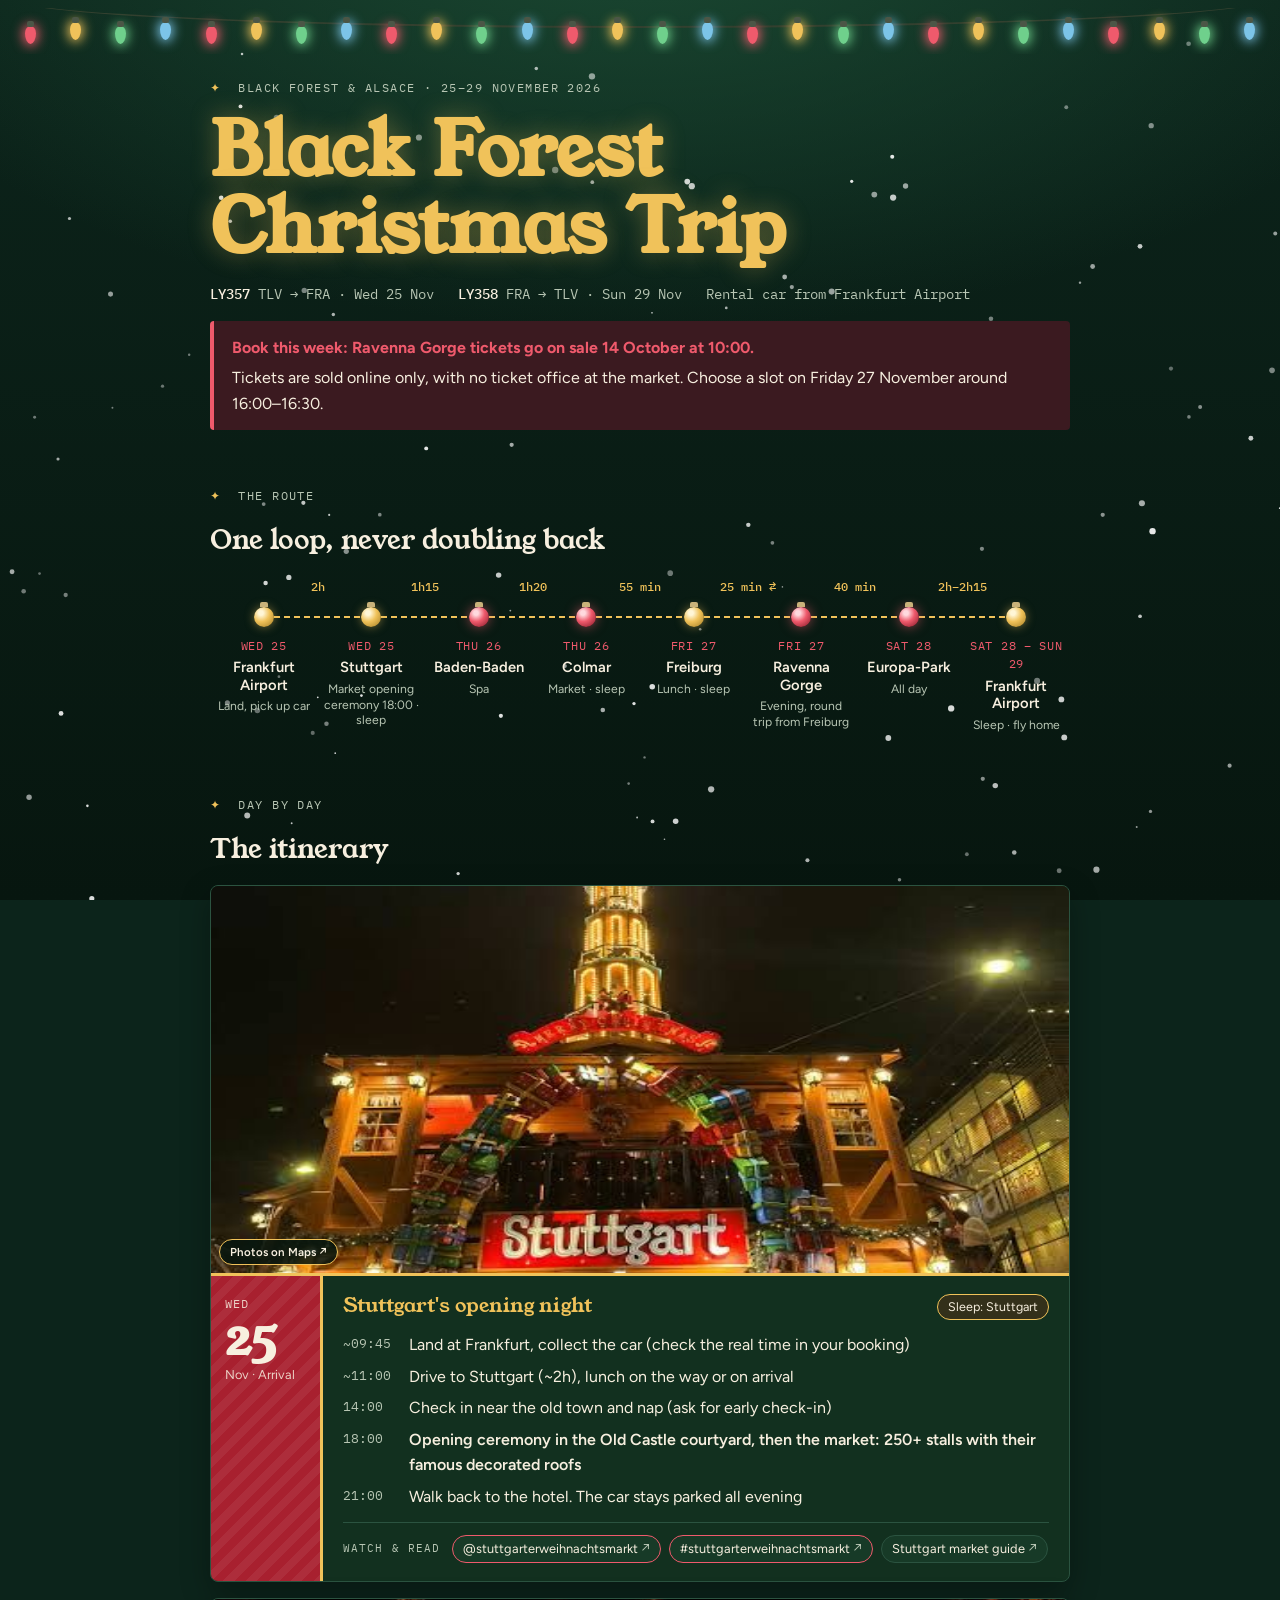
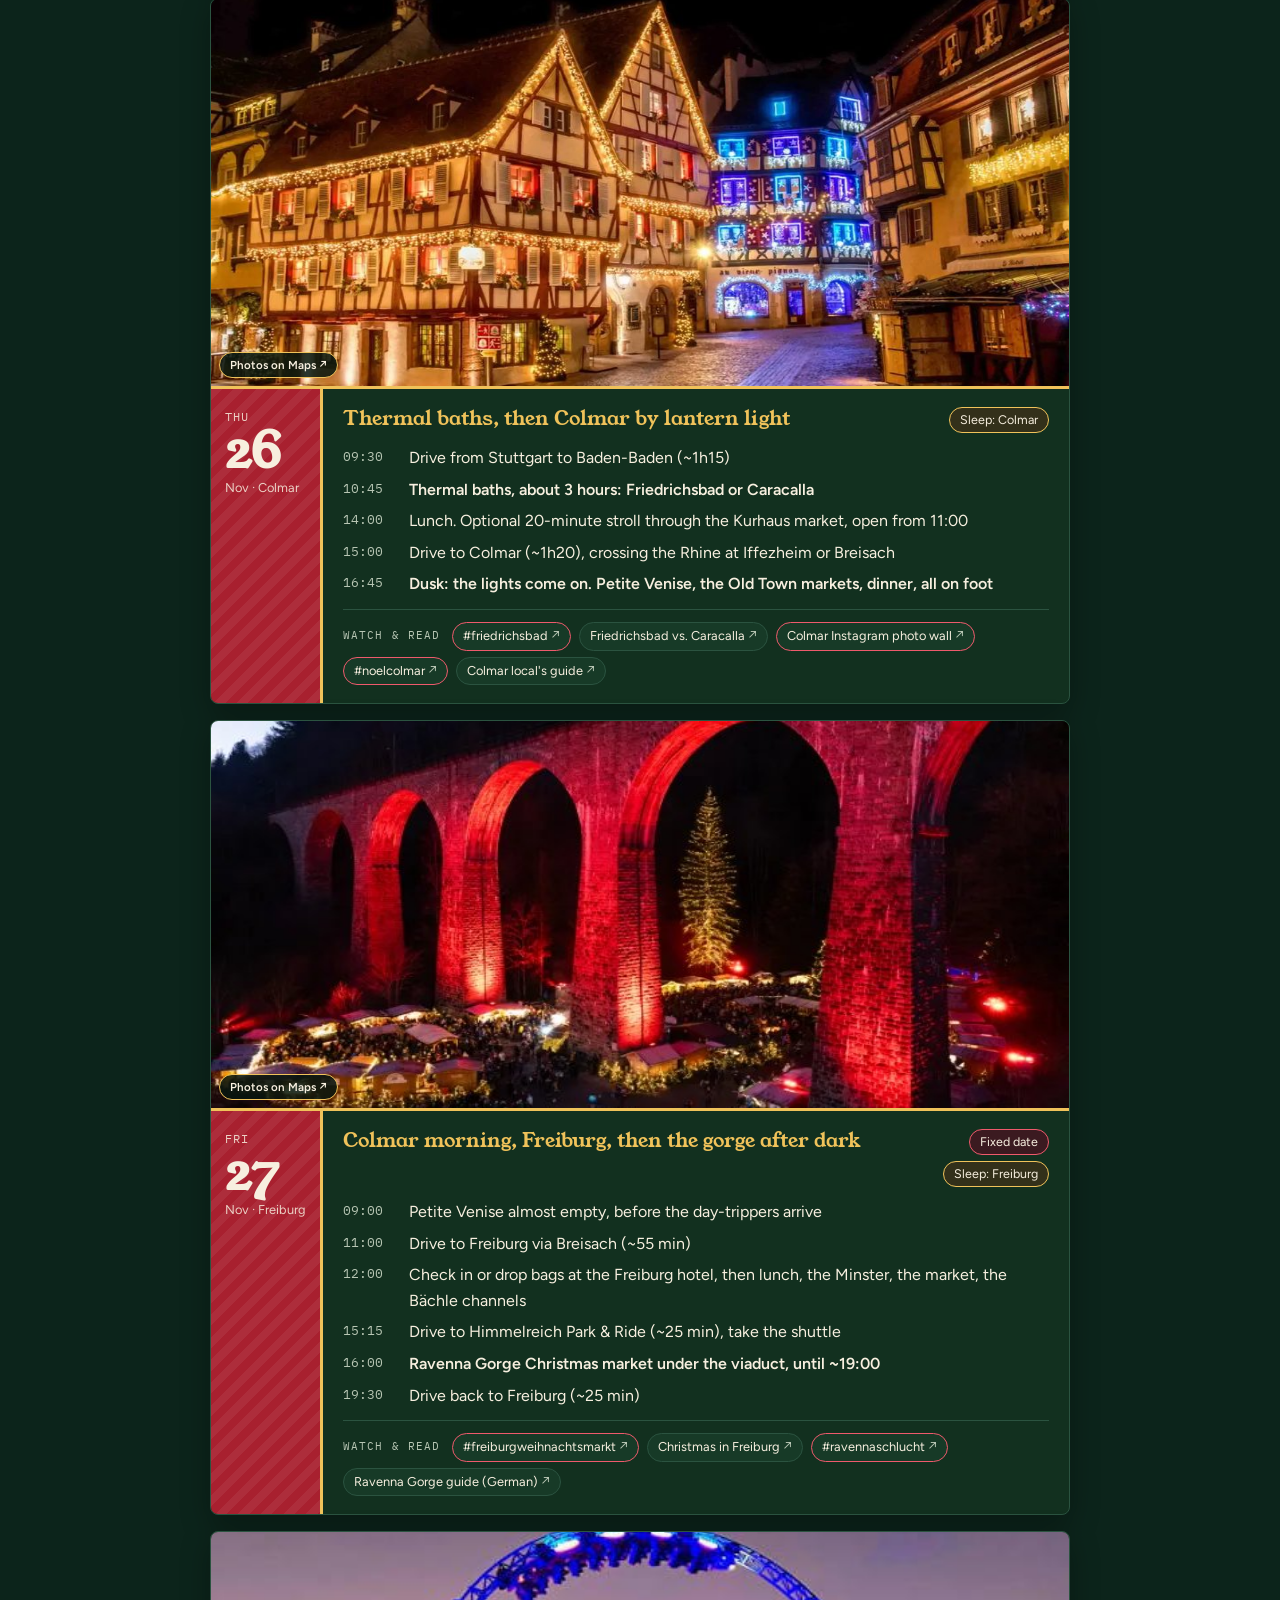
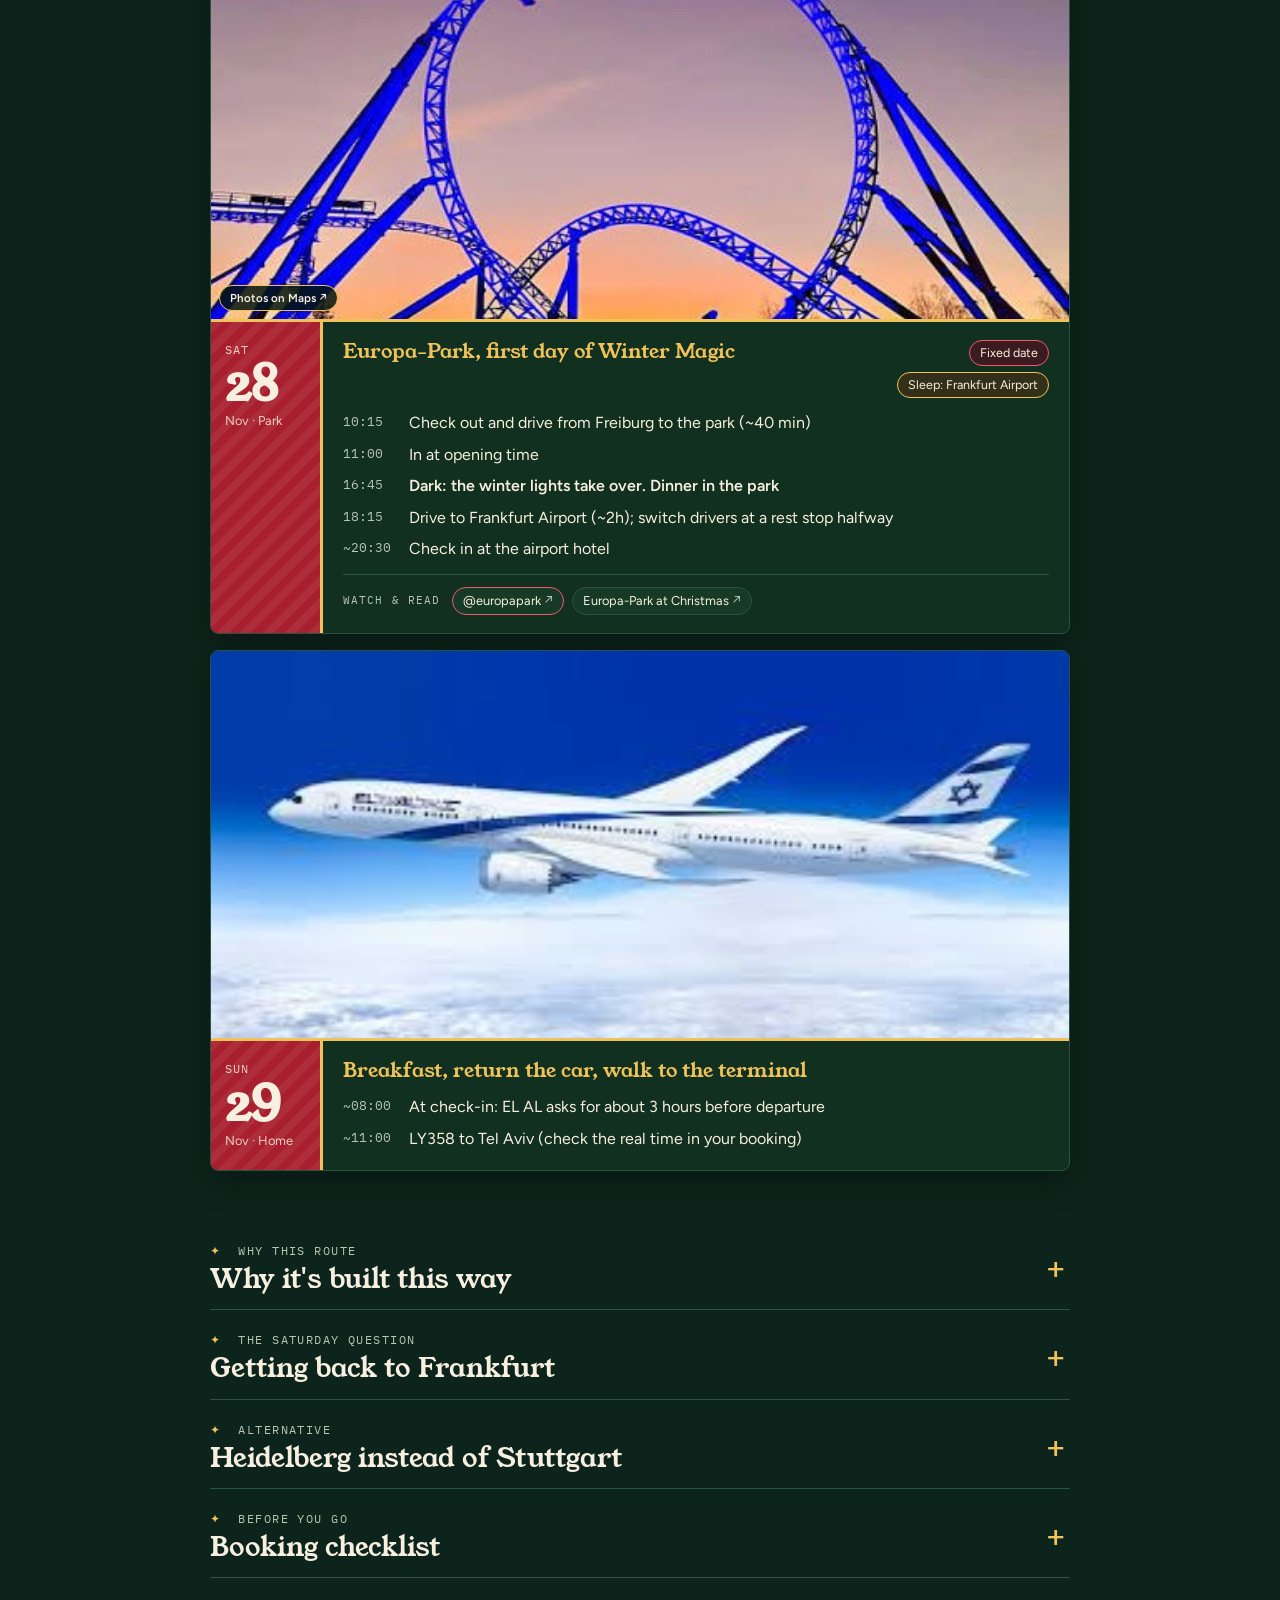
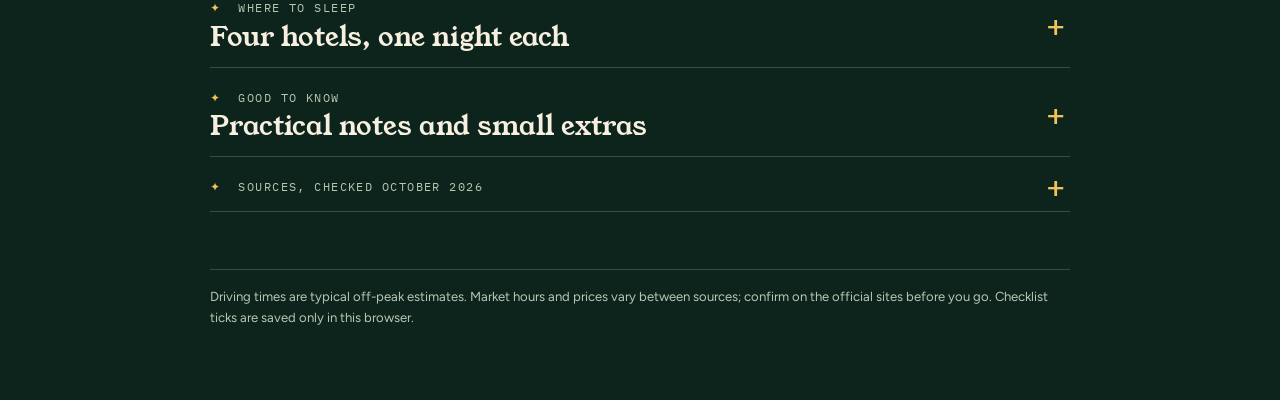
==== trip/black-forest-christmas-trip.html @ 3d8b69fa "Add Black Forest Christmas trip page Self-contained page for the 25-29 November 2026 trip: route, da" ====
<!doctype html>
<html lang="en">
<head>
<meta charset="utf-8">
<meta name="viewport" content="width=device-width, initial-scale=1, viewport-fit=cover">
<title>Black Forest Christmas Trip</title>
<link rel="preconnect" href="https://fonts.googleapis.com">
<link rel="preconnect" href="https://fonts.gstatic.com" crossorigin>
<link rel="stylesheet" href="https://fonts.googleapis.com/css2?family=Mountains+of+Christmas:wght@700&family=Young+Serif&family=Figtree:wght@400;500;600;700&family=IBM+Plex+Mono:wght@400;500&display=swap">
<style>
/* Layout: one narrow reading column under a string of fairy lights; snow falls behind.
   Deliberately single-theme: a Black Forest night in pine, cranberry and candle gold. */
:root {
  --bg: #0c241b;          /* pine at night */
  --bg-deep: #07160f;
  --surface: #12301f;
  --surface-2: #173a27;
  --ink: #f7efdf;         /* candlelit snow */
  --muted: #b8c6b4;
  --line: #2b5340;
  --accent: #ef5a6c;      /* cranberry, readable on pine */
  --ribbon: #a8202f;      /* ribbon red for fills */
  --accent-soft: #3b1a20;
  --glow: #f0c25a;        /* candle gold */
  --glow-soft: #33301a;
  --bar: #f0c25a;
  --bulb-blue: #7cc4e8;
  --bulb-green: #6fd08c;
  --font-festive: "Mountains of Christmas", "Young Serif", Georgia, serif;
  --font-display: "Young Serif", Georgia, "Times New Roman", serif;
  --font-body: "Figtree", system-ui, -apple-system, "Segoe UI", sans-serif;
  --font-data: "IBM Plex Mono", ui-monospace, Menlo, Consolas, monospace;
  color-scheme: dark;
}

* { box-sizing: border-box; }
html { -webkit-text-size-adjust: 100%; text-size-adjust: 100%; }
body {
  background: var(--bg);
  background-image:
    radial-gradient(1200px 600px at 50% -10%, #1b4a33 0%, transparent 70%),
    linear-gradient(180deg, var(--bg) 0%, var(--bg-deep) 100%);
  background-attachment: fixed;
  color: var(--ink);
  font-family: var(--font-body); font-size: 16px; line-height: 1.6;
  padding-inline: 16px; padding-block: 0 64px;
  min-height: 100%;
}
#snow { position: fixed; inset: 0; width: 100%; height: 100%; pointer-events: none; z-index: 0; }
.wrap { --gap: 56px; max-width: 860px; margin-inline: auto; display: grid; gap: var(--gap); position: relative; z-index: 1; }

/* Fairy lights */
.lights { position: relative; z-index: 1; margin-inline: -16px; height: 46px; overflow: hidden; display: flex; justify-content: space-around; }
.lights::before {
  content: ""; position: absolute; left: 0; right: 0; top: -10px; height: 28px;
  border-bottom: 2px solid #33402f; border-radius: 0 0 50% 50% / 0 0 100% 100%;
}
.lights i {
  position: relative; top: 14px; width: 11px; height: 18px; border-radius: 50% 50% 50% 50% / 40% 40% 60% 60%;
  background: var(--accent); box-shadow: 0 0 12px 2px var(--accent);
}
.lights i::before { content: ""; position: absolute; top: -5px; left: 2px; width: 7px; height: 6px; background: #4b5646; border-radius: 2px; }
.lights i:nth-child(4n+2) { background: var(--glow); box-shadow: 0 0 12px 2px var(--glow); }
.lights i:nth-child(4n+3) { background: var(--bulb-green); box-shadow: 0 0 12px 2px var(--bulb-green); }
.lights i:nth-child(4n+4) { background: var(--bulb-blue); box-shadow: 0 0 12px 2px var(--bulb-blue); }
.lights i:nth-child(odd) { top: 18px; }
@media (prefers-reduced-motion: no-preference) {
  .lights i { animation: twinkle 2.4s ease-in-out infinite; }
  .lights i:nth-child(3n) { animation-delay: .8s; }
  .lights i:nth-child(3n+1) { animation-delay: 1.6s; }
}
@keyframes twinkle { 50% { opacity: .45; box-shadow: none; } }
h1, h2, h3 { font-family: var(--font-display); font-weight: 400; line-height: 1.15; text-wrap: balance; margin: 0; }
h1 {
  font-family: var(--font-festive); font-weight: 700; color: var(--glow);
  font-size: clamp(2.6rem, 9vw, 4.6rem); line-height: 1.05;
  text-shadow: 0 0 24px rgba(240, 194, 90, .35);
}
.eyebrow::before { content: "\2726\00a0\00a0"; color: var(--glow); }
h2 { font-size: 1.7rem; }
h3 { font-size: 1.25rem; }
p { margin: 0; max-width: 65ch; }
a { color: var(--accent); text-underline-offset: 3px; }
a:focus-visible, button:focus-visible, input:focus-visible { outline: 2px solid var(--glow); outline-offset: 2px; }
.eyebrow { font-family: var(--font-data); font-size: .75rem; letter-spacing: .12em; text-transform: uppercase; color: var(--muted); }
.mono { font-family: var(--font-data); font-variant-numeric: tabular-nums; }
section { display: grid; gap: 20px; }

/* Header */
header { display: grid; gap: 16px; }
.flights { display: flex; flex-wrap: wrap; gap: 8px 24px; font-family: var(--font-data); font-size: .85rem; color: var(--muted); }
.flights b { color: var(--ink); font-weight: 500; }

.alert {
  background: var(--accent-soft); border-left: 4px solid var(--accent);
  padding: 14px 18px; border-radius: 4px; display: grid; gap: 4px;
}
.alert strong { color: var(--accent); }

/* Route ribbon */
.route { overflow-x: auto; padding-bottom: 6px; }
.route ol { list-style: none; margin: 0; padding: 0; display: flex; align-items: flex-start; min-width: 720px; }
.route li { flex: 1; display: grid; justify-items: center; text-align: center; gap: 4px; position: relative; padding-top: 30px; padding-inline: 4px; }
.route li + li::before {
  content: ""; position: absolute; top: 39px; right: 50%; width: 100%; height: 2px;
  background: repeating-linear-gradient(90deg, var(--bar) 0 6px, transparent 6px 10px);
}
.route .dot {
  width: 20px; height: 20px; border-radius: 50%; position: relative; z-index: 1;
  background: radial-gradient(circle at 35% 30%, #fff6d6 0 12%, var(--glow) 45%, #a07a22 100%);
  box-shadow: 0 0 10px rgba(240, 194, 90, .5);
}
.route .dot::before { content: ""; position: absolute; top: -5px; left: 6px; width: 8px; height: 5px; background: #c9b27a; border-radius: 2px 2px 0 0; }
.route .must .dot {
  background: radial-gradient(circle at 35% 30%, #ffd9de 0 12%, var(--accent) 45%, #7d1422 100%);
  box-shadow: 0 0 12px rgba(239, 90, 108, .6);
}
.route .dot { margin-bottom: 6px; }
.route .name { font-weight: 600; font-size: .92rem; line-height: 1.2; }
.route .when { font-family: var(--font-data); font-size: .72rem; letter-spacing: .06em; text-transform: uppercase; color: var(--accent); }
.route .leg {
  position: absolute; top: 0; left: 0; transform: translateX(-50%);
  font-family: var(--font-data); font-size: .76rem; font-weight: 500; color: var(--glow);
  white-space: nowrap; font-variant-numeric: tabular-nums;
}
.route .sub { font-size: .76rem; color: var(--muted); line-height: 1.3; }


/* Day cards */
.days { display: grid; gap: 16px; }
.day {
  background: var(--surface); border: 1px solid var(--line); border-radius: 8px;
  display: grid; grid-template-columns: 112px 1fr; overflow: hidden;
  box-shadow: 0 10px 30px rgba(0, 0, 0, .3);
}
.day .date {
  padding: 18px 14px; position: relative;
  background: var(--ribbon);
  background-image: repeating-linear-gradient(135deg, rgba(255,255,255,.06) 0 8px, transparent 8px 16px);
  border-right: 3px solid var(--glow);
  display: grid; align-content: start; gap: 2px; color: var(--ink);
}
.day .dow { font-family: var(--font-data); font-size: .75rem; letter-spacing: .1em; text-transform: uppercase; color: var(--ink); opacity: .85; }
.day .dnum { font-family: var(--font-festive); font-weight: 700; font-size: 3rem; line-height: 1; color: var(--ink); }
.day .mon { font-size: .8rem; color: var(--ink); opacity: .85; }
.day h3 { color: var(--glow); }
.day { grid-template-columns: 112px minmax(0, 1fr); }
.day .date, .day .body { grid-row: 2; }
.art { grid-column: 1 / -1; grid-row: 1; margin: 0; border-bottom: 3px solid var(--glow); aspect-ratio: 2.2 / 1; background: #081428; position: relative; overflow: hidden; }
.art svg { display: block; width: 100%; height: 100%; }
.art img {
  position: absolute; left: 50%; top: var(--fy, 50%); display: block;
  width: 100%; height: auto; min-height: 100%; object-fit: fill;
  aspect-ratio: calc(var(--a) * var(--s, 1.2));
  transform: translate(-50%, calc(var(--fy, 50%) * -1));
}
.art-cta { z-index: 2; }
.art-link { position: relative; display: block; height: 100%; color: inherit; text-decoration: none; }
.art-cta {
  position: absolute; left: 8px; bottom: 8px; white-space: nowrap;
  font-size: .72rem; font-weight: 600; padding: 3px 10px; border-radius: 999px;
  background: rgba(7, 22, 15, .85); color: var(--ink); border: 1px solid var(--glow);
}
.art-link:hover .art-cta, .art-link:focus-visible .art-cta { background: var(--glow); color: var(--bg-deep); }
.art-link:focus-visible { outline: 2px solid var(--glow); outline-offset: -4px; }
@media (max-width: 899px) { .day { grid-template-columns: 96px minmax(0, 1fr); } }
.day .body { padding: 18px 20px; display: grid; grid-template-columns: minmax(0, 1fr) auto; gap: 12px 16px; align-items: start; min-width: 0; }
.day .body { align-content: start; }
details.fold > summary {
  list-style: none; cursor: pointer; display: block; -webkit-tap-highlight-color: transparent;
  padding: 14px 40px 14px 0; border-bottom: 1px solid var(--line); position: relative;
}
details.fold > summary::-webkit-details-marker { display: none; }
details.fold > summary::after {
  content: "+"; position: absolute; right: 6px; top: 50%; transform: translateY(-50%);
  font-family: var(--font-display); font-size: 1.8rem; line-height: 1; color: var(--glow);
}
details.fold[open] > summary::after { content: "\2013"; }
details.fold > summary h2 { margin-top: 4px; }
@media (hover: hover) { details.fold > summary:hover h2, details.fold > summary:hover .eyebrow { color: var(--glow); } }
details.fold > summary:focus-visible { outline: 2px solid var(--glow); outline-offset: 4px; }
.fold-body { display: grid; gap: 20px; padding-top: 20px; }
section:has(> details.fold) { gap: 0; }
section:has(> details.fold) + section:has(> details.fold) { margin-top: calc(6px - var(--gap)); }
.day .body > h3 { grid-column: 1; grid-row: 1; }
.day .body > ul { grid-column: 1 / -1; grid-row: 2; }
.day ul { margin: 0; padding-left: 0; list-style: none; display: grid; gap: 6px; }
.day li { display: grid; grid-template-columns: 56px 1fr; gap: 10px; }
.day li .t { font-family: var(--font-data); font-size: .8rem; color: var(--muted); padding-top: 2px; font-variant-numeric: tabular-nums; }
.day li.hl span:last-child { font-weight: 600; }
.meta { grid-column: 2; grid-row: 1; display: flex; flex-direction: column; align-items: flex-end; gap: 6px; font-size: .85rem; }
.pill { font-size: .78rem; padding: 2px 10px; border-radius: 999px; background: var(--glow-soft); color: var(--ink); border: 1px solid var(--glow); white-space: nowrap; }
.links { grid-column: 1 / -1; grid-row: 3; display: flex; flex-wrap: wrap; align-items: center; gap: 6px 8px; border-top: 1px solid var(--line); padding-top: 12px; }
.links-h { font-family: var(--font-data); font-size: .7rem; letter-spacing: .1em; text-transform: uppercase; color: var(--muted); margin-right: 4px; }
.lk { font-size: .8rem; padding: 3px 10px; border-radius: 999px; border: 1px solid var(--line); color: var(--ink); text-decoration: none; background: var(--surface-2); }
.lk.ig { border-color: var(--accent); }
.lk::after { content: " \2197"; color: var(--muted); }
.lk:hover, .lk:focus-visible { border-color: var(--glow); color: var(--glow); }
.pill.fixed { background: var(--accent-soft); border-color: var(--accent); }

/* Prose blocks */
.reasons { display: grid; gap: 14px; counter-reset: r; padding: 0; margin: 0; list-style: none; }
.reasons li { display: grid; grid-template-columns: 32px 1fr; gap: 8px; }
.reasons li::before { counter-increment: r; content: counter(r); font-family: var(--font-display); color: var(--accent); font-size: 1.3rem; line-height: 1.3; }
.reasons b { font-weight: 600; }

.options { display: grid; grid-template-columns: repeat(auto-fit, minmax(230px, 1fr)); gap: 12px; }
.opt { border: 1px solid var(--line); border-radius: 8px; padding: 16px; display: grid; gap: 8px; align-content: start; background: var(--surface); }
.opt.pick { border: 2px solid var(--bar); }
.opt h3 { font-size: 1.05rem; font-family: var(--font-body); font-weight: 600; }
.opt p { font-size: .92rem; color: var(--muted); }

table { border-collapse: collapse; width: 100%; font-size: .93rem; }
.tablebox { overflow-x: auto; }
th, td { text-align: left; padding: 10px 12px; border-bottom: 1px solid var(--line); vertical-align: top; }
th { font-family: var(--font-data); font-size: .72rem; letter-spacing: .1em; text-transform: uppercase; color: var(--muted); font-weight: 500; }
.compare { display: grid; grid-template-columns: repeat(auto-fit, minmax(240px, 1fr)); gap: 12px; }
.compare div { padding: 14px 16px; border-radius: 6px; background: var(--surface); border: 1px solid var(--line); }
.compare .gain { border-left: 4px solid var(--bar); }
.compare .lose { border-left: 4px solid var(--accent); }

/* Checklist */
.checks { display: grid; gap: 8px; }
.check { display: grid; grid-template-columns: 24px 1fr; gap: 12px; padding: 12px 14px; background: var(--surface); border: 1px solid var(--line); border-radius: 6px; cursor: pointer; }
.check input { width: 18px; height: 18px; margin-top: 3px; accent-color: var(--bar); }
.check .ct { font-weight: 600; }
.check .cd { font-size: .9rem; color: var(--muted); }
.check.urgent { border-color: var(--accent); }
.check:has(input:checked) .ct { text-decoration: line-through; color: var(--muted); }
.progress { font-family: var(--font-data); font-size: .85rem; color: var(--muted); }

.stays { display: grid; grid-template-columns: repeat(auto-fit, minmax(220px, 1fr)); gap: 12px; }
.stay { padding: 16px; border-top: 3px solid var(--glow); background: var(--surface); border-radius: 0 0 6px 6px; display: grid; gap: 6px; align-content: start; }
.stay .nights { font-family: var(--font-data); font-size: .78rem; color: var(--muted); }
.stay p { font-size: .92rem; }

.notes { display: grid; grid-template-columns: repeat(auto-fit, minmax(240px, 1fr)); gap: 20px 28px; }
.notes div { display: grid; gap: 4px; }
.notes h3 { font-family: var(--font-body); font-weight: 600; font-size: 1rem; }
.notes p { font-size: .93rem; color: var(--muted); }

.sources { font-size: .85rem; color: var(--muted); display: grid; gap: 8px; }
.sources ul { margin: 0; padding-left: 18px; columns: 2 260px; }
footer { font-size: .82rem; color: var(--muted); border-top: 1px solid var(--line); padding-top: 16px; }

/* Phones and small tablets: the route turns into a vertical timeline */
@media (max-width: 760px) {
  .wrap { --gap: 40px; }
  h2 { font-size: 1.45rem; }
  .route { overflow: visible; padding-bottom: 0; }
  .route ol { display: block; min-width: 0; }
  .route li {
    display: grid; grid-template-columns: 20px minmax(0, 1fr); column-gap: 14px; row-gap: 2px;
    justify-items: start; text-align: left; padding: 0 0 4px;
  }
  .route li::before, .route li + li::before {
    content: ""; position: absolute; left: 9px; right: auto; top: 0; bottom: 0; width: 2px; height: auto;
    background: repeating-linear-gradient(180deg, var(--bar) 0 6px, transparent 6px 10px);
  }
  .route li:first-child::before { top: 12px; }
  .route li:last-child::before { bottom: auto; height: 46px; }
  .route .leg {
    position: static; transform: none; grid-column: 2; grid-row: 1;
    height: 34px; display: flex; align-items: center; font-size: .82rem;
  }
  .route .leg::before { content: "Drive\00a0"; color: var(--muted); font-family: var(--font-body); font-weight: 400; }
  .route .dot { grid-column: 1; grid-row: 2; align-self: center; margin: 0; }
  .route .when { grid-column: 2; grid-row: 2; align-self: center; }
  .route .name { grid-column: 2; grid-row: 3; font-size: 1rem; }
  .route .sub { grid-column: 2; grid-row: 4; font-size: .85rem; }
}

/* Phones: each day card stacks picture, date ribbon, then the schedule */
@media (max-width: 700px) {
  .day { grid-template-columns: minmax(0, 1fr); position: relative; }
  .art { aspect-ratio: 16 / 10; border-bottom: 0; }
  .day .body { grid-row: 3; }
  .day .date {
    border-right: 0; border-bottom: 3px solid var(--glow);
    grid-auto-flow: column; justify-content: start; align-items: baseline; gap: 10px; padding: 10px 16px;
  }
  .day .dnum { font-size: 1.9rem; }
  .day .body { padding: 16px; grid-template-columns: minmax(0, 1fr); }
  .day h3 { font-size: 1.2rem; }
  .meta {
    position: absolute; top: 10px; right: 10px; z-index: 2; max-width: calc(100% - 20px);
    flex-direction: row; flex-wrap: wrap; justify-content: flex-end;
  }
  .meta .pill { box-shadow: 0 2px 10px rgba(0, 0, 0, .55); }
}

/* Small phones: the alternative-plan table becomes stacked rows */
@media (max-width: 560px) {
  .tablebox table, .tablebox tbody { display: block; }
  .tablebox thead { display: none; }
  .tablebox tr {
    display: grid; grid-template-columns: 64px minmax(0, 1fr); column-gap: 8px;
    padding: 10px 0; border-bottom: 1px solid var(--line);
  }
  .tablebox td { border: 0; padding: 0; }
  .tablebox td:nth-child(2) { grid-column: 2; }
  .tablebox td:nth-child(3) { grid-column: 2; color: var(--muted); font-size: .88rem; padding-top: 4px; }
  .tablebox td:nth-child(3)::before { content: "Sleep: "; }
}
@media (prefers-reduced-motion: no-preference) {
  .check { transition: border-color .15s; }
}
</style>

</head>
<body>
<canvas id="snow" aria-hidden="true"></canvas>
<div class="lights" aria-hidden="true"><i></i><i></i><i></i><i></i><i></i><i></i><i></i><i></i><i></i><i></i><i></i><i></i><i></i><i></i><i></i><i></i><i></i><i></i><i></i><i></i><i></i><i></i><i></i><i></i><i></i><i></i><i></i><i></i></div>

<div class="wrap">

<header style="padding-top:24px">
  <div class="eyebrow">Black Forest &amp; Alsace · 25–29 November 2026</div>
  <h1>Black Forest Christmas Trip</h1>
  <div class="flights">
    <span><b>LY357</b> TLV → FRA · Wed 25 Nov</span>
    <span><b>LY358</b> FRA → TLV · Sun 29 Nov</span>
    <span>Rental car from Frankfurt Airport</span>
  </div>
  <div class="alert">
    <strong>Book this week: Ravenna Gorge tickets go on sale 14 October at 10:00.</strong>
    <span>Tickets are sold online only, with no ticket office at the market. Choose a slot on Friday 27 November around 16:00–16:30.</span>
  </div>
</header>

<section aria-labelledby="route-h">
  <div class="eyebrow">The route</div>
  <h2 id="route-h">One loop, never doubling back</h2>
  <div class="route">
    <ol>
      <li><span class="dot"></span><span class="when">Wed 25</span><span class="name">Frankfurt Airport</span><span class="sub">Land, pick up car</span></li>
      <li><span class="leg" aria-label="Drive 2 hours">2h</span><span class="dot"></span><span class="when">Wed 25</span><span class="name">Stuttgart</span><span class="sub">Market opening ceremony 18:00 · sleep</span></li>
      <li class="must"><span class="leg" aria-label="Drive 1 hour 15">1h15</span><span class="dot"></span><span class="when">Thu 26</span><span class="name">Baden-Baden</span><span class="sub">Spa</span></li>
      <li class="must"><span class="leg" aria-label="Drive 1 hour 20">1h20</span><span class="dot"></span><span class="when">Thu 26</span><span class="name">Colmar</span><span class="sub">Market · sleep</span></li>
      <li><span class="leg" aria-label="Drive 55 minutes">55 min</span><span class="dot"></span><span class="when">Fri 27</span><span class="name">Freiburg</span><span class="sub">Lunch · sleep</span></li>
      <li class="must"><span class="leg" aria-label="Drive 25 minutes each way">25 min ⇄</span><span class="dot"></span><span class="when">Fri 27</span><span class="name">Ravenna Gorge</span><span class="sub">Evening, round trip from Freiburg</span></li>
      <li class="must"><span class="leg" aria-label="Drive 40 minutes from Freiburg">40 min</span><span class="dot"></span><span class="when">Sat 28</span><span class="name">Europa-Park</span><span class="sub">All day</span></li>
      <li><span class="leg" aria-label="Drive 2 hours to 2 hours 15">2h–2h15</span><span class="dot"></span><span class="when">Sat 28 – Sun 29</span><span class="name">Frankfurt Airport</span><span class="sub">Sleep · fly home</span></li>
    </ol>
  </div>
</section>

<section aria-labelledby="days-h">
  <div class="eyebrow">Day by day</div>
  <h2 id="days-h">The itinerary</h2>
  <div class="days">

    <article class="day">
      <div class="date"><span class="dow">Wed</span><span class="dnum">25</span><span class="mon">Nov · Arrival</span></div>
      <div class="body">
        <h3>Stuttgart's opening night</h3>
        <ul>
          <li><span class="t">~09:45</span><span>Land at Frankfurt, collect the car (check the real time in your booking)</span></li>
          <li><span class="t">~11:00</span><span>Drive to Stuttgart (~2h), lunch on the way or on arrival</span></li>
          <li><span class="t">14:00</span><span>Check in near the old town and nap (ask for early check-in)</span></li>
          <li class="hl"><span class="t">18:00</span><span>Opening ceremony in the Old Castle courtyard, then the market: 250+ stalls with their famous decorated roofs</span></li>
          <li><span class="t">21:00</span><span>Walk back to the hotel. The car stays parked all evening</span></li>
        </ul>
        <div class="links"><span class="links-h">Watch &amp; read</span><a class="lk ig" href="https://www.instagram.com/stuttgarterweihnachtsmarkt/" target="_blank" rel="noopener">@stuttgarterweihnachtsmarkt</a><a class="lk ig" href="https://www.instagram.com/explore/tags/stuttgarterweihnachtsmarkt/" target="_blank" rel="noopener">#stuttgarterweihnachtsmarkt</a><a class="lk" href="https://thetwordtravel.com/stuttgart-christmas-market/" target="_blank" rel="noopener">Stuttgart market guide</a></div>
        <div class="meta">
          <span class="pill">Sleep: Stuttgart</span>
        </div>
      </div>
      <figure class="art"><a class="art-link" href="https://www.google.com/maps/search/?api=1&amp;query=Stuttgarter%20Weihnachtsmarkt%2C%20Stuttgart" target="_blank" rel="noopener" aria-label="See real photos of the Stuttgart Christmas market on Google Maps"><img src="[data-uri]" alt="Stuttgart Christmas market at night: a lit wooden stall with a tall Christmas pyramid and a red Stuttgart sign" width="480" height="640" decoding="async" style="--a:0.75; --s:1.35; --fy:60%"><span class="art-cta" aria-hidden="true">Photos on Maps ↗</span></a></figure>
    </article>

    <article class="day">
      <div class="date"><span class="dow">Thu</span><span class="dnum">26</span><span class="mon">Nov · Colmar</span></div>
      <div class="body">
        <h3>Thermal baths, then Colmar by lantern light</h3>
        <ul>
          <li><span class="t">09:30</span><span>Drive from Stuttgart to Baden-Baden (~1h15)</span></li>
          <li class="hl"><span class="t">10:45</span><span>Thermal baths, about 3 hours: Friedrichsbad or Caracalla</span></li>
          <li><span class="t">14:00</span><span>Lunch. Optional 20-minute stroll through the Kurhaus market, open from 11:00</span></li>
          <li><span class="t">15:00</span><span>Drive to Colmar (~1h20), crossing the Rhine at Iffezheim or Breisach</span></li>
          <li class="hl"><span class="t">16:45</span><span>Dusk: the lights come on. Petite Venise, the Old Town markets, dinner, all on foot</span></li>
        </ul>
        <div class="links"><span class="links-h">Watch &amp; read</span><a class="lk ig" href="https://www.instagram.com/explore/tags/friedrichsbad/" target="_blank" rel="noopener">#friedrichsbad</a><a class="lk" href="https://shortgirlontour.com/friedrichsbad-vs-caracalla-spa-the-best-spas-in-baden-baden/" target="_blank" rel="noopener">Friedrichsbad vs. Caracalla</a><a class="lk ig" href="https://www.noel-colmar.com/en/colmar-the-magic-of-christmas/presentation/socialwall-your-images-on-instagram-and-twitter" target="_blank" rel="noopener">Colmar Instagram photo wall</a><a class="lk ig" href="https://www.instagram.com/explore/tags/noelcolmar/" target="_blank" rel="noopener">#noelcolmar</a><a class="lk" href="https://www.my-weekend-in-alsace.com/colmar-christmas-market/" target="_blank" rel="noopener">Colmar local's guide</a></div>
        <div class="meta">
          <span class="pill">Sleep: Colmar</span>
        </div>
      </div>
      <figure class="art"><a class="art-link" href="https://www.google.com/maps/search/?api=1&amp;query=Petite%20Venise%2C%20Colmar" target="_blank" rel="noopener" aria-label="See real photos of Petite Venise in Colmar on Google Maps"><img src="[data-uri]" alt="Colmar at Christmas: half-timbered houses outlined in fairy lights on a cobbled street at night" width="960" height="640" decoding="async" style="--a:1.5; --fy:55%"><span class="art-cta" aria-hidden="true">Photos on Maps ↗</span></a></figure>
    </article>

    <article class="day">
      <div class="date"><span class="dow">Fri</span><span class="dnum">27</span><span class="mon">Nov · Freiburg</span></div>
      <div class="body">
        <h3>Colmar morning, Freiburg, then the gorge after dark</h3>
        <ul>
          <li><span class="t">09:00</span><span>Petite Venise almost empty, before the day-trippers arrive</span></li>
          <li><span class="t">11:00</span><span>Drive to Freiburg via Breisach (~55 min)</span></li>
          <li><span class="t">12:00</span><span>Check in or drop bags at the Freiburg hotel, then lunch, the Minster, the market, the Bächle channels</span></li>
          <li><span class="t">15:15</span><span>Drive to Himmelreich Park &amp; Ride (~25 min), take the shuttle</span></li>
          <li class="hl"><span class="t">16:00</span><span>Ravenna Gorge Christmas market under the viaduct, until ~19:00</span></li>
          <li><span class="t">19:30</span><span>Drive back to Freiburg (~25 min)</span></li>
        </ul>
        <div class="links"><span class="links-h">Watch &amp; read</span><a class="lk ig" href="https://www.instagram.com/explore/tags/freiburgweihnachtsmarkt/" target="_blank" rel="noopener">#freiburgweihnachtsmarkt</a><a class="lk" href="https://visit.freiburg.de/en/christmas-in-freiburg" target="_blank" rel="noopener">Christmas in Freiburg</a><a class="lk ig" href="https://www.instagram.com/explore/tags/ravennaschlucht/" target="_blank" rel="noopener">#ravennaschlucht</a><a class="lk" href="https://www.ravennaschlucht-schwarzwald.de/weihnachtsmarkt/" target="_blank" rel="noopener">Ravenna Gorge guide (German)</a></div>
        <div class="meta">
          <span class="pill fixed">Fixed date</span>
          <span class="pill">Sleep: Freiburg</span>
        </div>
      </div>
      <figure class="art"><a class="art-link" href="https://www.google.com/maps/search/?api=1&amp;query=Weihnachtsmarkt%20Ravennaschlucht%2C%20Breitnau" target="_blank" rel="noopener" aria-label="See real photos of the Ravenna Gorge Christmas market on Google Maps"><img src="[data-uri]" alt="Ravenna Gorge Christmas market at night: stalls and a tall lit tree beneath the red-lit arches of the railway viaduct" width="640" height="431" decoding="async" style="--a:1.485; --fy:65%"><span class="art-cta" aria-hidden="true">Photos on Maps ↗</span></a></figure>
    </article>

    <article class="day">
      <div class="date"><span class="dow">Sat</span><span class="dnum">28</span><span class="mon">Nov · Park</span></div>
      <div class="body">
        <h3>Europa-Park, first day of Winter Magic</h3>
        <ul>
          <li><span class="t">10:15</span><span>Check out and drive from Freiburg to the park (~40 min)</span></li>
          <li><span class="t">11:00</span><span>In at opening time</span></li>
          <li class="hl"><span class="t">16:45</span><span>Dark: the winter lights take over. Dinner in the park</span></li>
          <li><span class="t">18:15</span><span>Drive to Frankfurt Airport (~2h); switch drivers at a rest stop halfway</span></li>
          <li><span class="t">~20:30</span><span>Check in at the airport hotel</span></li>
        </ul>
        <div class="links"><span class="links-h">Watch &amp; read</span><a class="lk ig" href="https://www.instagram.com/Europapark/" target="_blank" rel="noopener">@europapark</a><a class="lk" href="https://thetwirlingtraveler.nl/europapark-during-christmas-magical/" target="_blank" rel="noopener">Europa-Park at Christmas</a></div>
        <div class="meta">
          <span class="pill fixed">Fixed date</span>
          <span class="pill">Sleep: Frankfurt Airport</span>
        </div>
      </div>
      <figure class="art"><a class="art-link" href="https://www.google.com/maps/search/?api=1&amp;query=Europa-Park%2C%20Rust" target="_blank" rel="noopener" aria-label="See real photos of Europa-Park on Google Maps"><img src="[data-uri]" alt="Europa-Park at dusk: a roller coaster loop lit in blue against an orange and purple sky" width="515" height="388" decoding="async" style="--a:1.327; --fy:35%"><span class="art-cta" aria-hidden="true">Photos on Maps ↗</span></a></figure>
    </article>

    <article class="day">
      <div class="date"><span class="dow">Sun</span><span class="dnum">29</span><span class="mon">Nov · Home</span></div>
      <div class="body">
        <h3>Breakfast, return the car, walk to the terminal</h3>
        <ul>
          <li><span class="t">~08:00</span><span>At check-in: EL AL asks for about 3 hours before departure</span></li>
          <li><span class="t">~11:00</span><span>LY358 to Tel Aviv (check the real time in your booking)</span></li>
        </ul>
      </div>
      <figure class="art"><img src="[data-uri]" alt="An EL AL plane flying above the clouds" width="285" height="177" decoding="async" style="--a:1.61; --fy:50%"></figure>
    </article>

  </div>
</section>

<section aria-labelledby="why-h">
  <details class="fold">
  <summary><div class="eyebrow">Why this route</div><h2 id="why-h">Why it's built this way</h2></summary>
  <div class="fold-body">
  <ol class="reasons">
    <li><span><b>A Christmas market every evening, and you sleep close to it.</b> Stuttgart and Colmar are walk-to-the-hotel evenings, and Ravenna is a 25-minute drive back to Freiburg, so the driver keeps the mulled wine light that night. The only drive after dark is Saturday's trip to the airport.</span></li>
    <li><span><b>Stuttgart on its opening night.</b> One of Germany's biggest and oldest markets opens on Wednesday 25 at 18:00, the evening you land. A nap in the afternoon covers the overnight flight.</span></li>
    <li><span><b>The spa on Thursday, when you're rested.</b> Baden-Baden sits on the way from Stuttgart to Colmar. Its market only opens on the 26th and is the least special of your markets, so skipping it costs little.</span></li>
    <li><span><b>Colmar twice, with no drive home.</b> Thursday night with the lights, Friday morning with Petite Venise almost empty. A weekday also means easier crowds and parking.</span></li>
    <li><span><b>Freiburg is the hub for Friday.</b> It's under an hour from Colmar via Breisach, 25 minutes from the Ravenna shuttle, and 40 minutes from Europa-Park.</span></li>
    <li><span><b>Sleeping in Freiburg on Friday</b> gives you a real city evening and more hotel choice than the park hotels. Leave around 10:15 on Saturday to be at the gates for the 11:00 opening. The 28th is the first day of the winter season and a Saturday, so it will be busy.</span></li>
  </ol>
  </div>
  </details>
</section>

<section aria-labelledby="sat-h">
  <details class="fold">
  <summary><div class="eyebrow">The Saturday question</div><h2 id="sat-h">Getting back to Frankfurt</h2></summary>
  <div class="fold-body">
  <div class="options">
    <div class="opt pick">
      <span class="pill" style="justify-self:start">Recommended</span>
      <h3>Drive to an airport hotel Saturday evening</h3>
      <p>About 2 hours, leaving around 18:00, which is early evening. Switch drivers halfway. You sleep a full night and wake up at the terminal.</p>
    </div>
    <div class="opt">
      <h3>Sleep near the park, drive Sunday morning</h3>
      <p>Avoids the Saturday evening drive, but with an 11:00 flight and EL AL's 3-hour rule you'd leave Rust at about 05:45. The roads are empty (no trucks on German Sundays), but you lose the sleep.</p>
    </div>
    <div class="opt">
      <h3>Stop halfway (Baden-Baden or Karlsruhe)</h3>
      <p>The worst of both: you still drive on Saturday night, add a hotel change, and leave at about 06:15 on Sunday.</p>
    </div>
  </div>
  </div>
  </details>
</section>

<section aria-labelledby="alt-h">
  <details class="fold">
  <summary><div class="eyebrow">Alternative</div><h2 id="alt-h">Heidelberg instead of Stuttgart</h2></summary>
  <div class="fold-body">
  <div class="tablebox">
    <table>
      <thead><tr><th>Day</th><th>Plan</th><th>Overnight</th></tr></thead>
      <tbody>
        <tr><td class="mono">Wed</td><td>Airport → Heidelberg (~1h), nap, market in the old town below the lit-up castle</td><td><b>Heidelberg</b></td></tr>
        <tr><td class="mono">Thu</td><td>Heidelberg → Baden-Baden spa (~1h) → Colmar (~1h20)</td><td>Colmar</td></tr>
        <tr><td class="mono">Fri–Sun</td><td>Same as above</td><td>Freiburg, then Frankfurt Airport</td></tr>
      </tbody>
    </table>
  </div>
  <div class="compare">
    <div class="gain"><b>You gain</b><br>About 1h15 less driving (~7h45 in total) and a first day of only one hour on the road.</div>
    <div class="lose"><b>You lose</b><br>Stuttgart's size and its opening-night ceremony. Heidelberg is smaller, though very romantic.</div>
  </div>
  <p>Keep Stuttgart if the opening night excites you. Switch to Heidelberg if you land more tired than expected.</p>
  </div>
  </details>
</section>

<section aria-labelledby="book-h">
  <details class="fold">
  <summary><div class="eyebrow">Before you go</div><h2 id="book-h">Booking checklist</h2></summary>
  <div class="fold-body">
  <p class="progress" id="progress" aria-live="polite">0 of 9 done</p>
  <div class="checks" id="checks">
    <label class="check urgent"><input type="checkbox" id="c-ravenna"><span><span class="ct">Ravenna Gorge tickets: Fri 27, slot ~16:00–16:30</span><br><span class="cd">On sale 14 Oct, 10:00. Official site only (fake tickets have been reported). Parking at the market isn't possible: use the shuttle from Himmelreich or Hinterzarten (reported free this year). Sources disagree on hours and prices, so confirm on the official page.</span></span></label>
    <label class="check"><input type="checkbox" id="c-ep-ticket"><span><span class="ct">Europa-Park dated ticket for Sat 28</span><br><span class="cd">Winter season listed from 28 Nov, open daily 11:00 until at least 19:00.</span></span></label>
    <label class="check"><input type="checkbox" id="c-frb-hotel"><span><span class="ct">Freiburg hotel for Fri 27</span><br><span class="cd">Near the old town with parking, ideally on the south or east side for a quick start toward the Höllental (B31) and the A5.</span></span></label>
    <label class="check"><input type="checkbox" id="c-stg-hotel"><span><span class="ct">Stuttgart hotel for Wed 25</span><br><span class="cd">Walking distance to Schlossplatz and the market, with parking. Ask for early check-in.</span></span></label>
    <label class="check"><input type="checkbox" id="c-colmar-hotel"><span><span class="ct">Colmar hotel for Thu 26</span><br><span class="cd">Inside or next to the Old Town, with parking or near the Lacarre or Rapp car parks.</span></span></label>
    <label class="check"><input type="checkbox" id="c-fra-hotel"><span><span class="ct">Frankfurt Airport hotel for Sat 28</span><br><span class="cd">One connected to or next to your terminal.</span></span></label>
    <label class="check"><input type="checkbox" id="c-car"><span><span class="ct">Rental car: France allowed, winter tyres</span><br><span class="cd">Snow is possible on the B31 through the Höllental valley to Ravenna.</span></span></label>
    <label class="check"><input type="checkbox" id="c-dinner"><span><span class="ct">Dinner reservation in Colmar, Thu 26</span><br><span class="cd">The popular winstubs fill up.</span></span></label>
    <label class="check"><input type="checkbox" id="c-flights"><span><span class="ct">Confirm flight times and terminal in the EL AL booking</span><br><span class="cd">Saturday's plan depends on the Sunday departure time. Also check spa hours and Friedrichsbad's mixed or single-sex day rules for Thursday.</span></span></label>
  </div>
  </div>
  </details>
</section>

<section aria-labelledby="stay-h">
  <details class="fold">
  <summary><div class="eyebrow">Where to sleep</div><h2 id="stay-h">Four hotels, one night each</h2></summary>
  <div class="fold-body">
  <p>Pack a small overnight bag and leave the big suitcases in the car, so each hotel change takes minutes.</p>
  <div class="stays">
    <div class="stay"><span class="nights">Wed 25 · 1 night</span><h3>Stuttgart</h3><p>Near Schlossplatz or the Marktplatz, so you walk to the market and back. Choose one with parking.</p></div>
    <div class="stay"><span class="nights">Thu 26 · 1 night</span><h3>Colmar</h3><p>Inside or right next to the Old Town, with parking or close to the Lacarre or Rapp car parks.</p></div>
    <div class="stay"><span class="nights">Fri 27 · 1 night</span><h3>Freiburg</h3><p>Near the old town with parking. Drop your bags at lunchtime, drive to Ravenna in the afternoon, and you're 40 minutes from Europa-Park on Saturday morning.</p></div>
    <div class="stay"><span class="nights">Sat 28 · 1 night</span><h3>Frankfurt Airport</h3><p>A hotel connected to or right next to the terminal, so on Sunday you only return the car and walk in.</p></div>
  </div>
  </div>
  </details>
</section>

<section aria-labelledby="notes-h">
  <details class="fold">
  <summary><div class="eyebrow">Good to know</div><h2 id="notes-h">Practical notes and small extras</h2></summary>
  <div class="fold-body">
  <div class="notes">
    <div><h3>Borders</h3><p>France and Germany are both in Schengen, so there's no routine passport control. Germany does spot checks, so keep passports in the car.</p></div>
    <div><h3>Parking in Colmar</h3><p>On a Thursday the central garages (Lacarre, Rapp, Mairie) should be fine. Check whether your hotel has its own parking first.</p></div>
    <div><h3>Skip Strasbourg</h3><p>It needs a French Crit'Air sticker and has the region's heaviest traffic and crowds. Colmar gives more charm for less effort.</p></div>
    <div><h3>Titisee instead of Freiburg</h3><p>If you'd rather see a lake than a city on Friday, walk by Lake Titisee and take the Ravenna shuttle from the Titisee Park &amp; Ride.</p></div>
    <div><h3>Friedrichsbad over Caracalla</h3><p>Caracalla is a very good modern spa. Friedrichsbad's 17-station Roman-Irish ritual under a 19th-century dome exists only here.</p></div>
    <div><h3>Eguisheim</h3><p>A village built in rings around a castle, 10 minutes from Colmar, with its own small market. Add an hour on the way in if you have energy.</p></div>
    <div><h3>What to eat and drink</h3><p>In Alsace: white mulled wine (vin chaud blanc), flammekueche and bredele biscuits. At the German markets: Feuerzangenbowle.</p></div>
    <div><h3>Opening nights</h3><p>Stuttgart opens on Wednesday 25 at 18:00. Baden-Baden and Ravenna open on Thursday 26, and Europa-Park's winter season on Saturday 28.</p></div>
  </div>
  </div>
  </details>
</section>

<section class="sources" aria-labelledby="src-h">
  <details class="fold">
  <summary><div class="eyebrow" id="src-h">Sources, checked October 2026</div></summary>
  <div class="fold-body"><ul>
    <li><a href="https://www.hochschwarzwald.de/en/christmas-market-in-the-ravenna-gorge">Ravenna Gorge (official)</a></li>
    <li><a href="https://www.jds.fr/actu/le-marche-de-noel-des-gorges-de-ravenna-en-foret-noire-1760840_A">JDS: Ravenna 2026 dates and ticket sale</a></li>
    <li><a href="https://www.infranken.de/deutschland/weihnachtsmarkt-in-der-ravennaschlucht-unter-dem-hoellental-viadukt-art-6293158">infranken: Ravenna shuttle and prices</a></li>
    <li><a href="https://www.stuttgarter-weihnachtsmarkt.de/">Stuttgart Christmas market (official)</a></li>
    <li><a href="https://www.festivalsindeutschland.de/festival/heidelberger-weihnachtsmarkt">Heidelberg Christmas market</a></li>
    <li><a href="https://noel-colmar.com/en/colmar-the-magic-of-christmas">Noël Colmar (official)</a></li>
    <li><a href="https://www.europapark.de/en/theme-park/info/plan-your-visit/winter-magic-europa-park">Europa-Park Winter Magic (official)</a></li>
    <li><a href="https://tickets.europapark.de/">Europa-Park tickets</a></li>
    <li><a href="https://www.baden-baden.com/en/events/baden-baden-christmas-market">Baden-Baden Christmas market (official)</a></li>
    <li><a href="https://friedrichsbad.eu/">Friedrichsbad</a> · <a href="https://caracalla.de/">Caracalla Therme</a></li>
  </ul>
  </div>
  </details>
</section>

<footer>Driving times are typical off-peak estimates. Market hours and prices vary between sources; confirm on the official sites before you go. Checklist ticks are saved only in this browser.</footer>

</div>

<script>
(function () {
  var boxes = Array.prototype.slice.call(document.querySelectorAll('#checks input'));
  var out = document.getElementById('progress');
  var KEY = 'bf-trip-checks';
  var saved = {};
  try { saved = JSON.parse(localStorage.getItem(KEY) || '{}') || {}; } catch (e) { saved = {}; }
  function update() {
    var done = boxes.filter(function (b) { return b.checked; }).length;
    out.textContent = done + ' of ' + boxes.length + ' done';
  }
  boxes.forEach(function (b) {
    if (saved[b.id]) b.checked = true;
    b.addEventListener('change', function () {
      saved[b.id] = b.checked;
      try { localStorage.setItem(KEY, JSON.stringify(saved)); } catch (e) {}
      update();
    });
  });
  update();
})();

(function () {
  var c = document.getElementById('snow');
  var ctx = c.getContext && c.getContext('2d');
  if (!ctx) return;
  var still = window.matchMedia && window.matchMedia('(prefers-reduced-motion: reduce)').matches;
  var flakes = [], w = 0, h = 0, dpr = Math.min(window.devicePixelRatio || 1, 2);
  function size() {
    w = window.innerWidth; h = window.innerHeight;
    c.width = w * dpr; c.height = h * dpr;
    ctx.setTransform(dpr, 0, 0, dpr, 0, 0);
    var n = Math.round(Math.min(140, w * h / 9000));
    flakes = [];
    for (var i = 0; i < n; i++) {
      flakes.push({ x: Math.random() * w, y: Math.random() * h, r: 0.8 + Math.random() * 2.4,
        s: 0.3 + Math.random() * 0.9, d: Math.random() * Math.PI * 2, o: 0.35 + Math.random() * 0.55 });
    }
  }
  function draw() {
    ctx.clearRect(0, 0, w, h);
    for (var i = 0; i < flakes.length; i++) {
      var f = flakes[i];
      ctx.beginPath();
      ctx.fillStyle = 'rgba(255,255,255,' + f.o + ')';
      ctx.arc(f.x, f.y, f.r, 0, Math.PI * 2);
      ctx.fill();
    }
  }
  function step() {
    for (var i = 0; i < flakes.length; i++) {
      var f = flakes[i];
      f.d += 0.01; f.y += f.s; f.x += Math.sin(f.d) * 0.4;
      if (f.y > h + 4) { f.y = -4; f.x = Math.random() * w; }
    }
    draw();
    requestAnimationFrame(step);
  }
  size();
  window.addEventListener('resize', function () {
    if (window.innerWidth !== w) {
      size();
    } else {
      h = window.innerHeight; c.height = h * dpr;
      ctx.setTransform(dpr, 0, 0, dpr, 0, 0);
    }
    if (still) draw();
  });
  if (still) draw(); else requestAnimationFrame(step);
})();
</script>

</body>
</html>
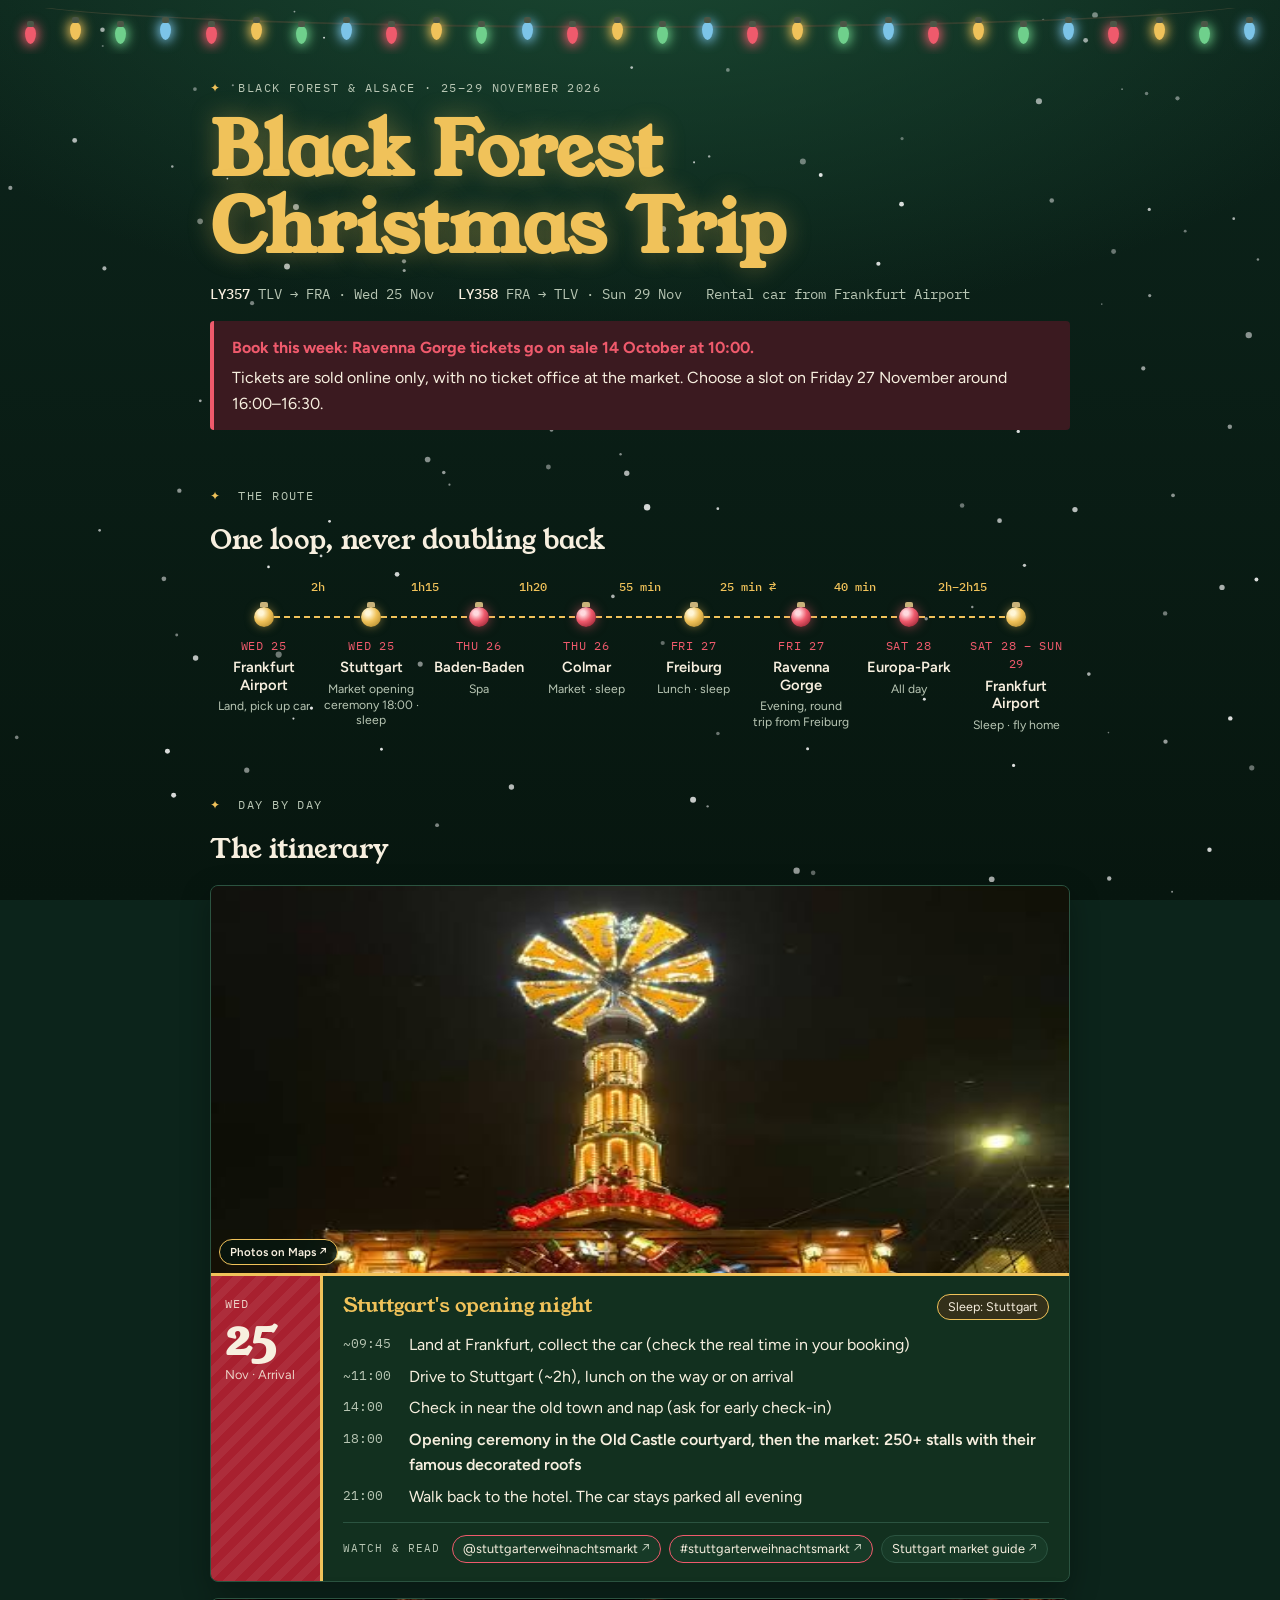
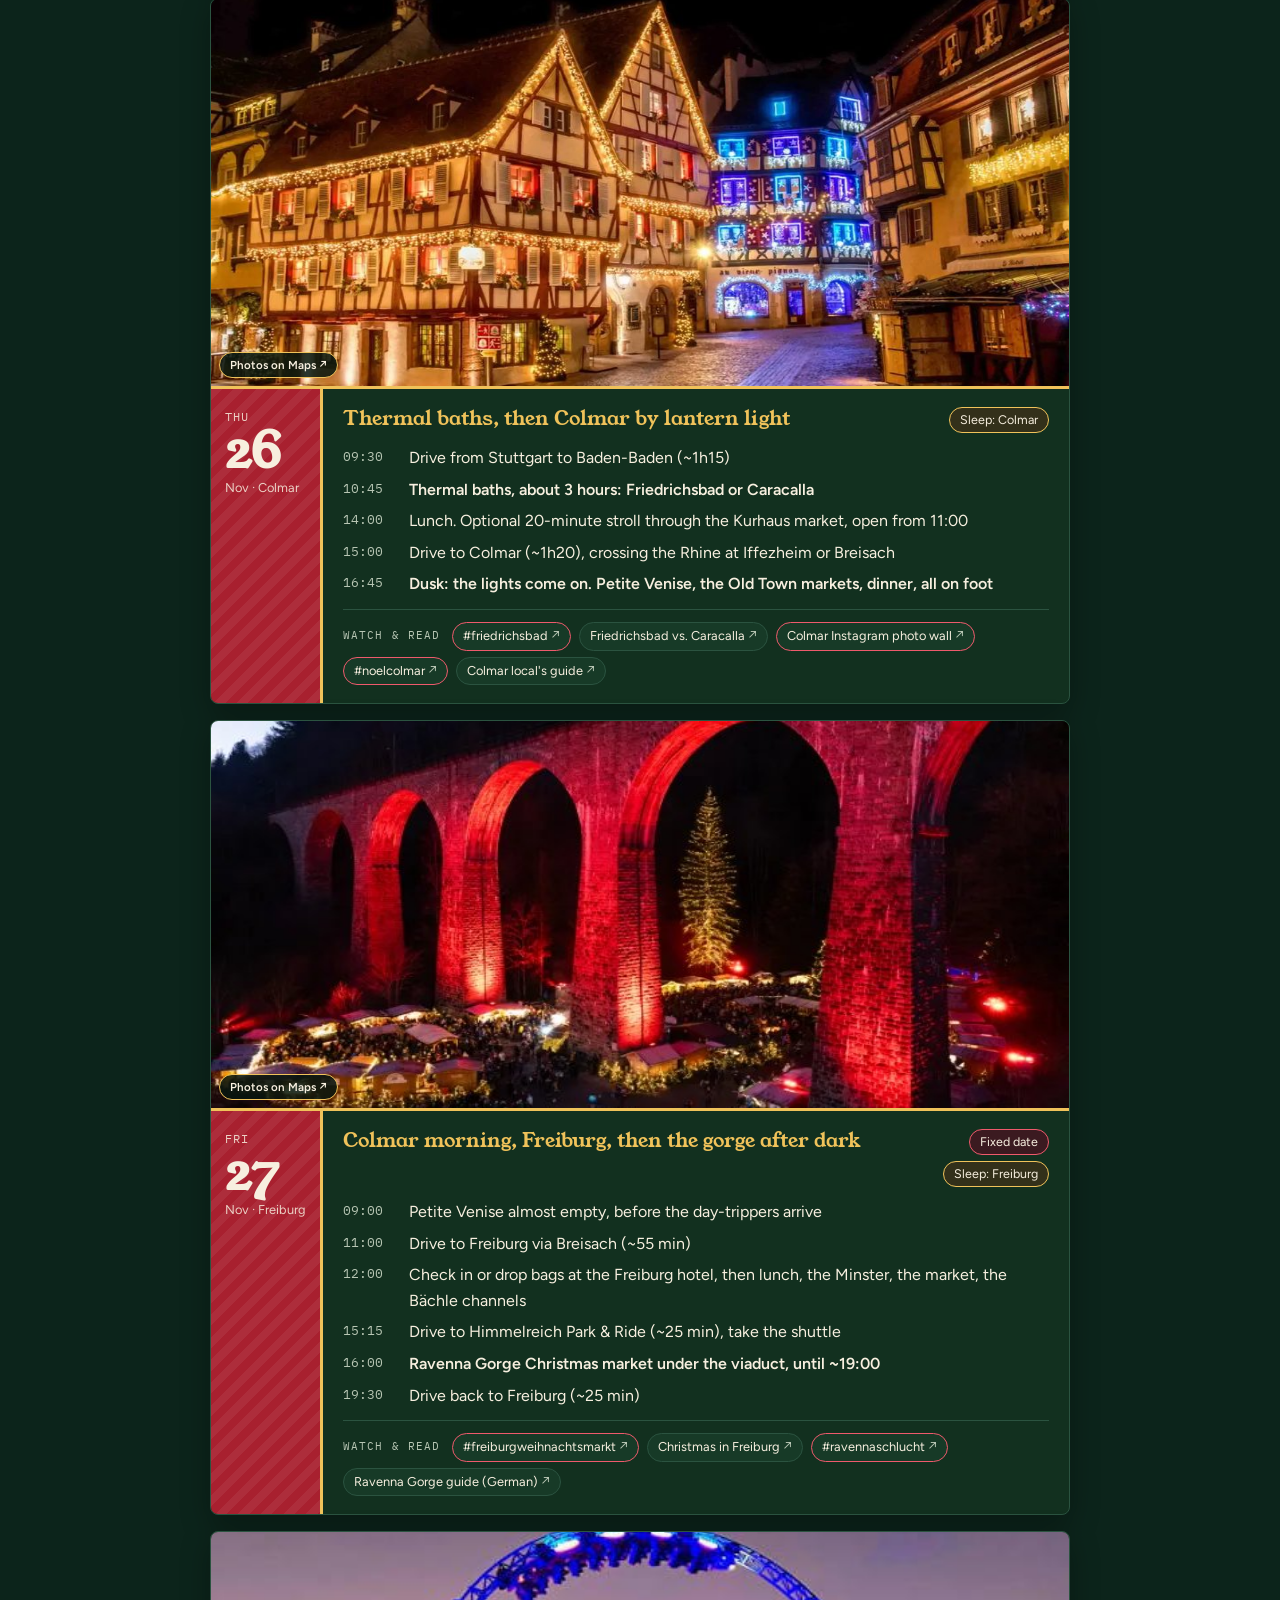
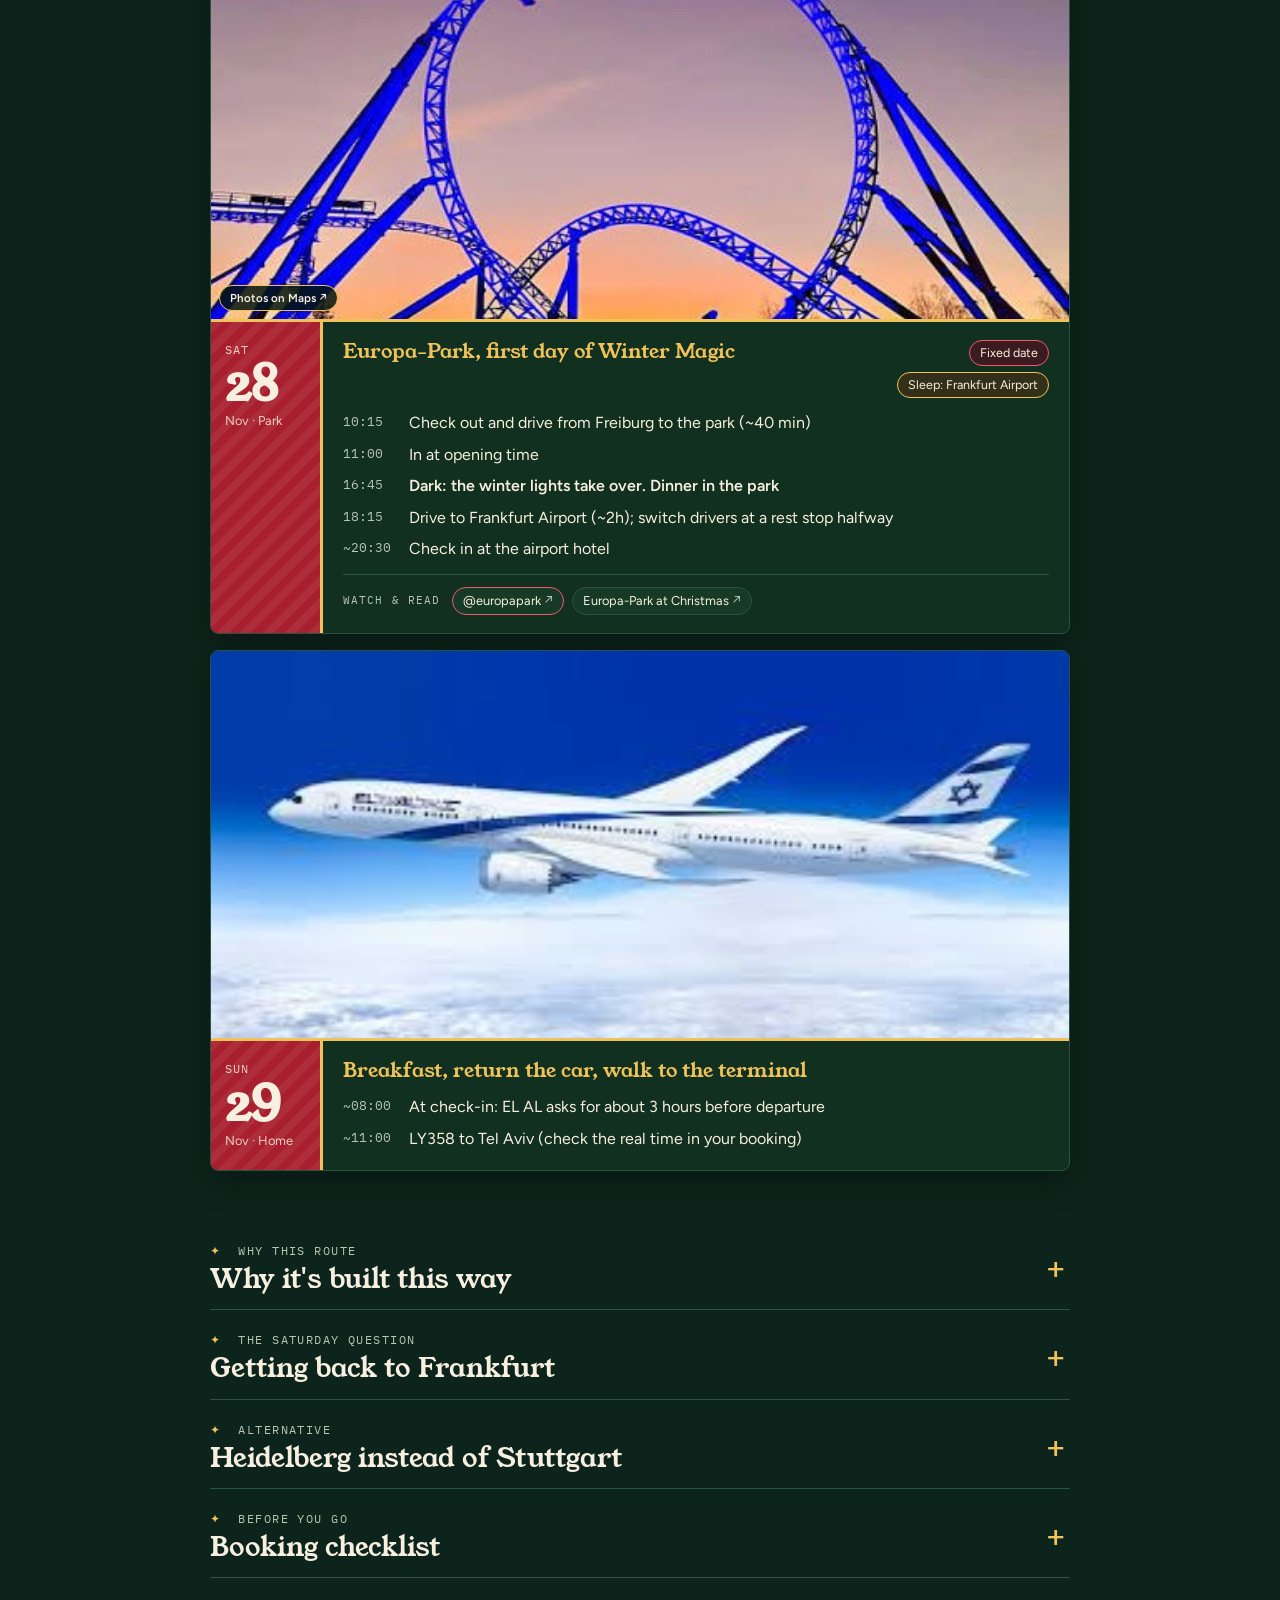
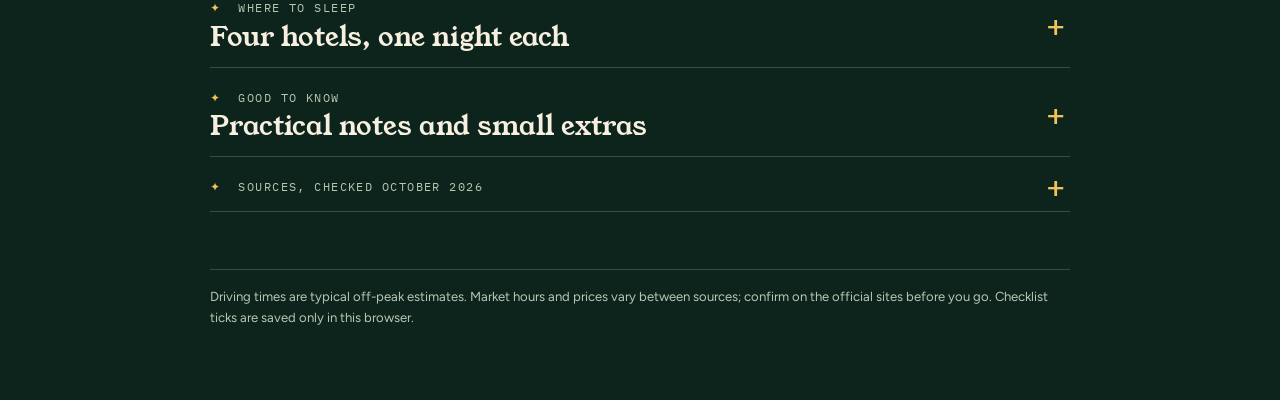
==== commit 9a1c4144: "Trip page: frame the Stuttgart photo on the pyramid top Co-Authored-By: Claude Opus 5.5 <noreply@ant" ====
--- a/trip/black-forest-christmas-trip.html
+++ b/trip/black-forest-christmas-trip.html
@@ -366,7 +366,7 @@
           <span class="pill">Sleep: Stuttgart</span>
         </div>
       </div>
-      <figure class="art"><a class="art-link" href="https://www.google.com/maps/search/?api=1&amp;query=Stuttgarter%20Weihnachtsmarkt%2C%20Stuttgart" target="_blank" rel="noopener" aria-label="See real photos of the Stuttgart Christmas market on Google Maps"><img src="[data-uri]" alt="Stuttgart Christmas market at night: a lit wooden stall with a tall Christmas pyramid and a red Stuttgart sign" width="480" height="640" decoding="async" style="--a:0.75; --s:1.35; --fy:60%"><span class="art-cta" aria-hidden="true">Photos on Maps ↗</span></a></figure>
+      <figure class="art"><a class="art-link" href="https://www.google.com/maps/search/?api=1&amp;query=Stuttgarter%20Weihnachtsmarkt%2C%20Stuttgart" target="_blank" rel="noopener" aria-label="See real photos of the Stuttgart Christmas market on Google Maps"><img src="[data-uri]" alt="Stuttgart Christmas market at night: a lit wooden stall with a tall Christmas pyramid and a red Stuttgart sign" width="480" height="640" decoding="async" style="--a:0.75; --s:1.35; --fy:22%"><span class="art-cta" aria-hidden="true">Photos on Maps ↗</span></a></figure>
     </article>
 
     <article class="day">
